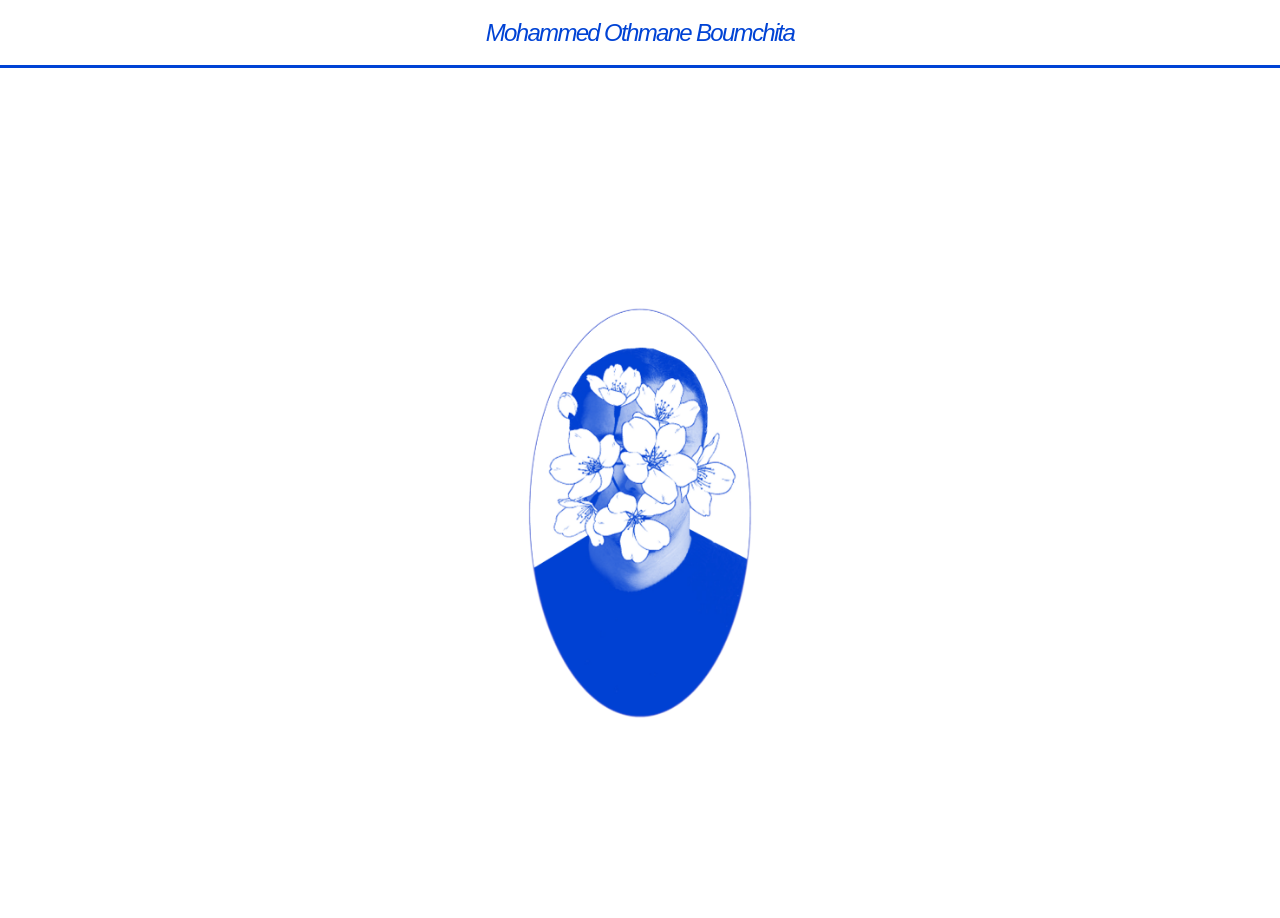
==== index.html @ cf999ef3 "Rename Home.html to index.html" ====
<!DOCTYPE html>
<html lang="en">
<head>
  <meta charset="UTF-8">
  <meta name="viewport" content="width=device-width, initial-scale=1.0">
  <link href="https://fonts.cdnfonts.com/css/general-sans" rel="stylesheet">
  <title>Portfolio</title>
  <link rel="stylesheet" href="style.css">
</head>
<body>

  <!-- Header -->
  <header class="header">
    <h1 class="name">Mohammed Othmane Boumchita</h1>
  </header>

  <div class="line"></div>

  <!-- Center Image -->
<div class="center">
  <a href="All_Works.html" class="image-link">
    <div class="oval">
      <img src="otm.png" alt="portrait">
    </div>
  </a>
</div>

</body>
</html>
---- style.css ----
* {
  margin: 0;
  padding: 0;
  box-sizing: border-box;
}

body {
  background: #ffffff;
  font-family: 'General Sans', sans-serif;
  overflow-x: hidden;
}

.header {
  width: 100%;
  display: flex;
  justify-content: center;
  padding-top: 20px;
  padding-bottom: 20px;
}

.name {
  color: #0043d5;
  font-weight: 500;
  font-style: italic;
  font-size: 24px;
  line-height: 25px;
  letter-spacing: -0.07em;
  margin: 0;
}

.line {
  position: relative;
  left: 50%;
  transform: translateX(-50%);
  width: 100vw;
  height: 2.5px;
  background: #0043d5;
}

/* Center section */
.center {
  height: calc(100vh - 80px);
  display: flex;
  justify-content: center;
  align-items: flex-start; /* start BELOW the line */
  padding-top: 40px;       /* space from line */
  
}

/* Smaller oval */
.oval {
  width: 495px;
  height: 810px;
  border-radius: 50%; /* THIS fixes both shape + click feel */
  overflow: hidden;
}

/* Image */
.oval img {
  width: 100%;
  height: 100%;
  object-fit: cover;
  display: block;
  transition: transform 0.3s ease;

}
/* Link wrapper (clickable area = oval) */
.image-link {
  display: inline-block;
  border-radius: 50%;
  overflow: hidden;
  text-decoration: none;
}

/* Hover animation (smaller, tighter) */
.image-link:hover .oval img {
  transform: scale(1.03);
}
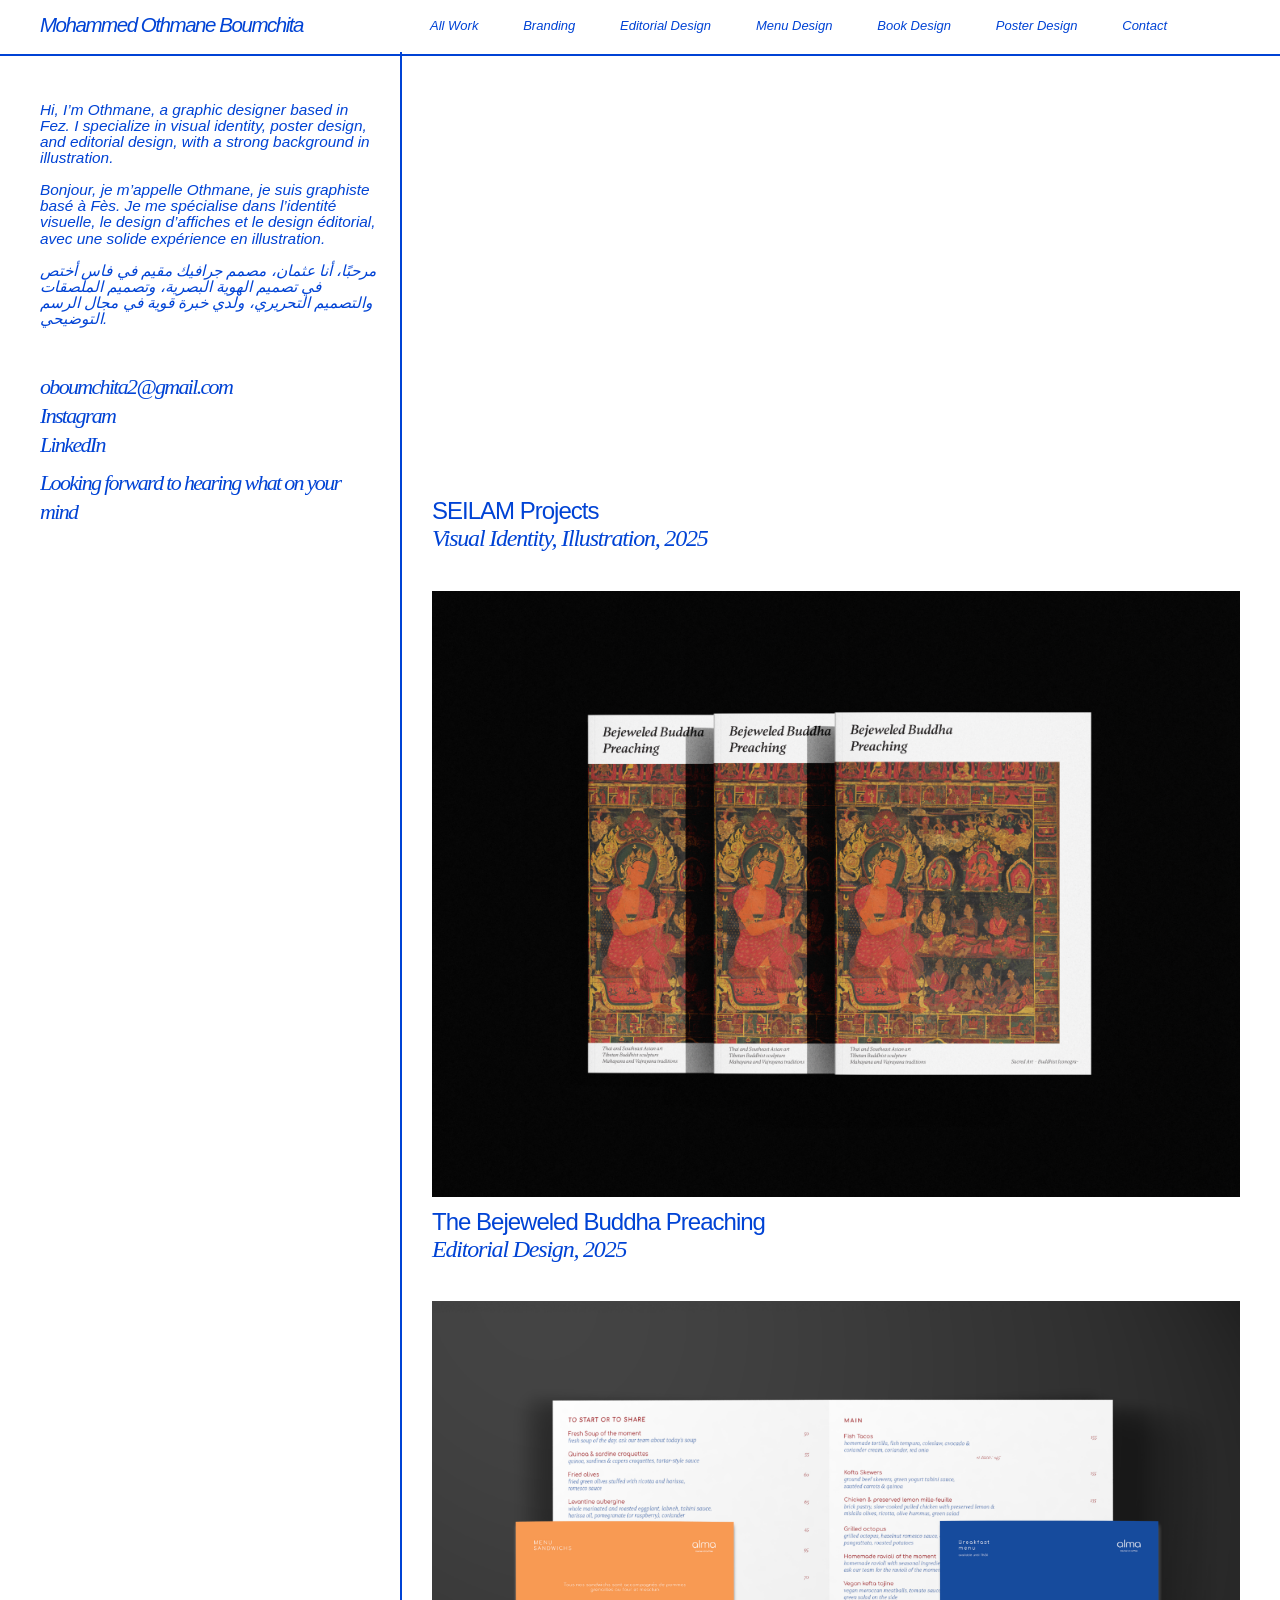
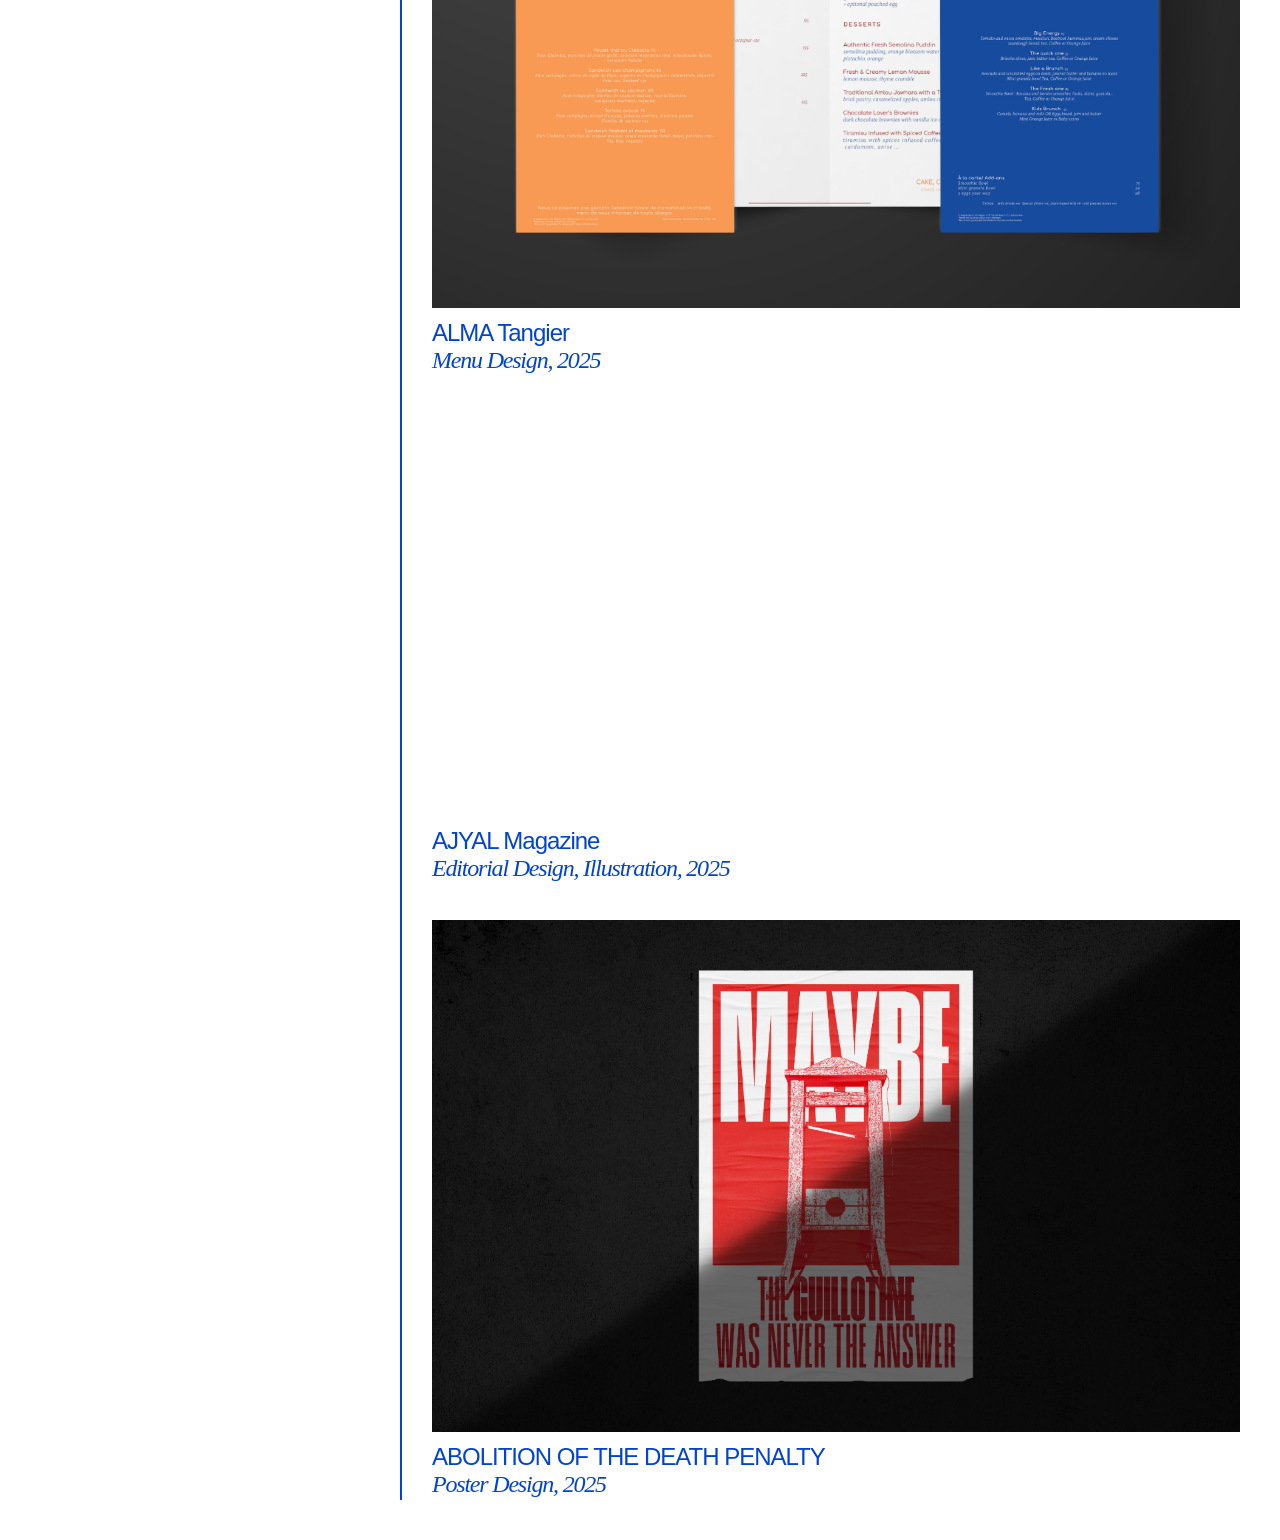
==== commit ba35b194: "Make All Work the homepage" ====
--- a/index.html
+++ b/index.html
@@ -3,27 +3,433 @@
 <head>
   <meta charset="UTF-8">
   <meta name="viewport" content="width=device-width, initial-scale=1.0">
+
+  <title>All Works</title>
+
   <link href="https://fonts.cdnfonts.com/css/general-sans" rel="stylesheet">
-  <title>Portfolio</title>
-  <link rel="stylesheet" href="style.css">
+  <link rel="stylesheet" href="pages_styles.css">
 </head>
-<body>
-
-  <!-- Header -->
-  <header class="header">
-    <h1 class="name">Mohammed Othmane Boumchita</h1>
+
+<body class="all-work-page">
+
+  <header class="topbar">
+    <div class="logo">Mohammed Othmane Boumchita</div>
+
+    <nav class="nav">
+      <a href="All_Works.html" class="active">All Work</a>
+      <a href="Branding.html">Branding</a>
+      <a href="illustration.html">Editorial Design</a>
+      <a href="menu-design.html">Menu Design</a>
+      <a href="book-design.html">Book Design</a>
+      <a href="poster-design.html">Poster Design</a>
+      <a href="Contact.html">Contact</a>
+    </nav>
   </header>
 
   <div class="line"></div>
 
-  <!-- Center Image -->
-<div class="center">
-  <a href="All_Works.html" class="image-link">
-    <div class="oval">
-      <img src="otm.png" alt="portrait">
+
+  <div class="container">
+
+
+    <!-- =================================
+         LEFT SIDE
+         ================================= -->
+
+    <div class="left">
+
+      <br>
+
+      <p>
+        Hi, I’m Othmane, a graphic designer based in Fez.
+        I specialize in visual identity, poster design,
+        and editorial design, with a strong background in illustration.
+      </p>
+
+      <br>
+
+      <p>
+        Bonjour, je m’appelle Othmane, je suis graphiste basé à Fès.
+        Je me spécialise dans l’identité visuelle, le design d’affiches
+        et le design éditorial, avec une solide expérience en illustration.
+      </p>
+
+      <br>
+
+      <p>
+        مرحبًا، أنا عثمان، مصمم جرافيك مقيم في فاس
+        أختص في تصميم الهوية البصرية، وتصميم الملصقات
+        والتصميم التحريري، ولدي خبرة قوية في مجال الرسم التوضيحي.
+      </p>
+
+      <br>
+
+
+      <div class="contact-left">
+
+        <a
+          class="email-link"
+          href="mailto:oboumchita2@gmail.com"
+        >
+          oboumchita2@gmail.com
+        </a>
+
+        <a
+          href="https://www.instagram.com/othmaneboumm/"
+          target="_blank"
+          rel="noopener noreferrer"
+        >
+          Instagram
+        </a>
+
+        <a
+          href="https://www.linkedin.com/in/mohammed-othmane-boumchita-2aa562241/"
+          target="_blank"
+          rel="noopener noreferrer"
+        >
+          LinkedIn
+        </a>
+
+        <p class="contact-message">
+          Looking forward to hearing what on your mind
+        </p>
+
+      </div>
+
     </div>
-  </a>
-</div>
+
+
+
+    <!-- =================================
+         RIGHT SIDE
+         ================================= -->
+
+    <div class="right">
+
+      <!-- =================================
+           2.  BRANDING
+           ================================= -->
+
+      <div class="work-item">
+
+        <a
+          href="Branding.html"
+          class="project-link"
+          aria-label="Open Editorial Design project"
+        >
+
+          <video
+            class="work-video"
+            muted
+            autoplay
+            loop
+            playsinline
+            preload="metadata"
+            poster="all-works/anim-ajyal-poster.jpg"
+          >
+
+            <source
+              src="all-works/seilam-project.webm"
+              type="video/webm"
+            >
+
+            <source
+              src="all-works/seilam-project.mp4"
+              type="video/mp4"
+            >
+
+          </video>
+
+        </a>
+
+
+        <div class="caption">
+          <p>SEILAM Projects</p>
+          <p>Visual Identity, Illustration, 2025</p>
+        </div>
+
+      </div>
+      <!-- =================================
+           1. Editorial Design
+           SLIDESHOW
+           ================================= -->
+
+      <div class="work-item">
+
+        <a
+          href="illustration.html"
+          class="project-link"
+          aria-label="Open Branding project"
+        >
+
+          <div class="image-slideshow">
+
+            <img
+              src="illustration/ED1.png"
+              class="slideshow-image active"
+              alt="Branding Project"
+            >
+
+            <img
+              src="illustration/ED2.png"
+              class="slideshow-image"
+              alt="Branding Project"
+            >
+
+            <img
+              src="illustration/ED3.png"
+              class="slideshow-image"
+              alt="Branding Project"
+            >
+
+            <img
+              src="illustration/ED4.png"
+              class="slideshow-image"
+              alt="Branding Project"
+            >
+
+          </div>
+
+        </a>
+
+
+        <div class="caption">
+          <p  class="caption">The Bejeweled Buddha Preaching</p>
+          <p>Editorial Design, 2025</p>
+        </div>
+
+      </div>
+
+
+      <!-- =================================
+           3. MENU DESIGN
+           SLIDESHOW
+           ================================= -->
+
+      <div class="work-item">
+
+        <a
+          href="menu-design.html"
+          class="project-link"
+          aria-label="Open Menu Design project"
+        >
+
+          <div class="image-slideshow">
+
+            <img
+              src="menu-design/m1.png"
+              class="slideshow-image active"
+              alt="Menu Design Project"
+            >
+
+            <img
+              src="menu-design/m2.png"
+              class="slideshow-image"
+              alt="Menu Design Project"
+            >
+
+            <img
+              src="menu-design/m3.png"
+              class="slideshow-image"
+              alt="Menu Design Project"
+            >
+
+            <img
+              src="menu-design/m4.png"
+              class="slideshow-image"
+              alt="Menu Design Project"
+            >
+
+          </div>
+
+        </a>
+
+
+        <div class="caption">
+          <p>ALMA Tangier</p>
+          <p>Menu Design, 2025</p>
+        </div>
+
+      </div>
+
+
+
+      <!-- =================================
+           4. BOOK DESIGN
+           VIDEO
+           ================================= -->
+
+
+      <div class="work-item">
+
+        <a
+          href="book-design.html"
+          class="project-link"
+          aria-label="Open Editorial Design project"
+        >
+
+          <video
+            class="work-video"
+            muted
+            autoplay
+            loop
+            playsinline
+            preload="metadata"
+            poster="all-works/anim-ajyal-poster.jpg"
+          >
+
+            <source
+              src="all-works/anim-ajyal.webm"
+              type="video/webm"
+            >
+
+            <source
+              src="all-works/anim-ajyal.mp4"
+              type="video/mp4"
+            >
+
+          </video>
+
+        </a>
+
+
+        <div class="caption">
+          <p>AJYAL Magazine</p>
+          <p>Editorial Design, Illustration, 2025</p>
+        </div>
+
+      </div>
+
+
+
+      <!-- =================================
+           5. POSTER DESIGN
+           SLIDESHOW
+           ================================= -->
+
+      <div class="work-item">
+
+        <a
+          href="poster-design.html"
+          class="project-link"
+          aria-label="Open Poster Design project"
+        >
+
+          <div class="image-slideshow">
+
+            <img
+              src="poster/p1.png"
+              class="slideshow-image active"
+              alt="Poster Design Project"
+            >
+
+            <img
+              src="poster/p3.png"
+              class="slideshow-image"
+              alt="Poster Design Project"
+            >
+
+            <img
+              src="poster/p4.png"
+              class="slideshow-image"
+              alt="Poster Design Project"
+            >
+
+          </div>
+
+        </a>
+
+
+        <div class="caption">
+          <p>ABOLITION OF THE DEATH PENALTY</p>
+          <p>Poster Design, 2025</p>
+        </div>
+
+      </div>
+
+
+    </div>
+
+  </div>
+
+
+
+  <script>
+
+    /* =================================
+       VIDEO PERFORMANCE
+       ================================= */
+
+    const videos = document.querySelectorAll(".work-video");
+
+    const observer = new IntersectionObserver((entries) => {
+
+      entries.forEach((entry) => {
+
+        const video = entry.target;
+
+        if (entry.isIntersecting) {
+
+          video.play().catch(() => {});
+
+        } else {
+
+          video.pause();
+
+        }
+
+      });
+
+    }, {
+      threshold: 0.25
+    });
+
+
+    videos.forEach((video) => {
+      observer.observe(video);
+    });
+
+
+
+    /* =================================
+       AUTOMATIC IMAGE SLIDESHOWS
+       ================================= */
+
+    const slideshows = document.querySelectorAll(".image-slideshow");
+
+    slideshows.forEach((slideshow, slideshowIndex) => {
+
+      const images = slideshow.querySelectorAll(".slideshow-image");
+
+      let currentImage = 0;
+
+
+      /*
+        Each slideshow starts at a slightly
+        different timing so they don't all
+        switch at the exact same moment.
+      */
+
+      const delay = 3500 + (slideshowIndex * 400);
+
+
+      setInterval(() => {
+
+        images[currentImage].classList.remove("active");
+
+        currentImage++;
+
+        if (currentImage >= images.length) {
+          currentImage = 0;
+        }
+
+        images[currentImage].classList.add("active");
+
+      }, delay);
+
+    });
+
+  </script>
 
 </body>
 </html>
--- a/pages_styles.css
+++ b/pages_styles.css
@@ -0,0 +1,761 @@
+* {
+  margin: 0;
+  padding: 0;
+  box-sizing: border-box;
+}
+
+body {
+  background: #ffffff;
+  font-family: 'General Sans', sans-serif;
+  color: #0043d5;
+  overflow-x: hidden;
+}
+
+/* =================================
+   TOP BAR - STAYS FIXED
+   ================================= */
+
+.topbar {
+  display: grid;
+  grid-template-columns: minmax(260px, 30%) minmax(0, 70%);
+  align-items: center;
+  padding: 15px 40px;
+
+  position: sticky;
+  top: 0;
+  z-index: 1000;
+  background: #ffffff;
+}
+
+/* Logo */
+.logo {
+  font-weight: 500;
+  font-style: italic;
+  font-size: clamp(20px, 1.6vw, 24px);
+  line-height: 1;
+  letter-spacing: -0.07em;
+  white-space: nowrap;
+}
+
+/* =================================
+   NAVIGATION
+   ================================= */
+
+.nav {
+  display: flex;
+  justify-content: flex-start;
+  gap: clamp(20px, 3.5vw, 75px);
+  padding-left: 30px;
+  flex-wrap: wrap;
+  align-items: center;
+}
+
+.nav a {
+  position: relative;
+  display: inline-block;
+  text-decoration: none;
+  color: #0043d5;
+  font-size: clamp(13px, 1vw, 16px);
+  font-weight: 500;
+  font-style: italic;
+  transition: opacity 0.2s ease;
+  white-space: nowrap;
+}
+
+.nav a:hover {
+  opacity: 0.65;
+}
+
+.nav a.active {
+  text-decoration: none;
+}
+
+/* Active navigation icon */
+.nav a.active::before {
+  content: "";
+  position: absolute;
+  bottom: 100%;
+  left: 50%;
+  transform: translateX(-50%);
+  margin-bottom: 2px;
+
+  width: 30px;
+  height: 30px;
+
+  background-image: url("assets/nav-icon.png");
+  background-repeat: no-repeat;
+  background-position: center;
+  background-size: contain;
+
+  pointer-events: none;
+}
+
+/* =================================
+   HORIZONTAL LINE
+   ================================= */
+
+.line {
+  width: 100%;
+  height: 2px;
+  background: #0043d5;
+
+  position: sticky;
+  top: 54px;
+  z-index: 999;
+}
+
+/* =================================
+   MAIN LAYOUT
+   ================================= */
+
+.container {
+  display: grid;
+  grid-template-columns: minmax(260px, 30%) minmax(0, 70%);
+  padding: 0 40px 40px 40px;
+  align-items: start;
+}
+
+/* =================================
+   LEFT COLUMN - STAYS STATIC
+   ================================= */
+
+.left {
+  padding: 0 20px 0 0;
+
+  font-size: clamp(14px, 1.2vw, 19px);
+  line-height: 1.05;
+  font-weight: 500;
+  font-style: italic;
+
+  min-width: 0;
+
+  position: sticky;
+  top: 85px;
+
+  max-height: calc(100vh - 85px);
+  overflow-y: auto;
+
+  scrollbar-width: none;
+  -ms-overflow-style: none;
+}
+
+.left::-webkit-scrollbar {
+  display: none;
+}
+
+/* =================================
+   PROJECT INFORMATION
+   ================================= */
+
+.project-info {
+  display: grid;
+  grid-template-columns: minmax(120px, 1fr) minmax(0, 1.35fr);
+  column-gap: 35px;
+  align-items: start;
+  margin-bottom: 55px;
+}
+
+/* LEFT LABELS */
+
+.info-labels {
+  display: flex;
+  flex-direction: column;
+}
+
+.info-labels p {
+  margin: 0;
+
+  font-family: 'General Sans', sans-serif;
+  font-style: italic;
+  font-weight: 500;
+
+  min-height: 30px;
+  line-height: 30px;
+}
+
+/* RIGHT VALUES */
+
+.info-values {
+  display: flex;
+  flex-direction: column;
+}
+
+.info-values p {
+  margin: 0;
+
+  font-family: 'Gambetta', serif;
+  font-style: italic;
+  font-weight: 300;
+
+  font-size: clamp(16px, 1.45vw, 23px);
+  line-height: 30px;
+
+  letter-spacing: -1.15px;
+  color: #0043D5;
+
+  min-height: 30px;
+}
+/* First line of captions on All Work page */
+.all-work-page .caption p:first-child {
+  font-family: 'General Sans', sans-serif;
+  font-style: normal;
+  font-weight: 500;
+  font-size: 24px;
+  line-height: 25px;
+  letter-spacing: -1px;
+  color: #0043D5;
+}
+/* =================================
+   DESCRIPTION
+   ================================= */
+
+.project-text {
+  display: flex;
+  flex-direction: column;
+  gap: 34px;
+}
+
+.project-text p {
+  margin: 0;
+}
+
+/* =================================
+   RIGHT COLUMN
+   ================================= */
+
+.right {
+  padding: 30px 0 0 30px;
+  border-left: 2px solid #0043d5;
+
+  display: grid;
+  grid-template-columns: 1fr;
+  gap: 36px;
+
+  min-width: 0;
+}
+
+.switch-btn {
+  margin-top: 34px;
+  padding: 12px 18px;
+  border: 2px solid #0043d5;
+  background: transparent;
+  color: #0043d5;
+  font-family: 'General Sans', sans-serif;
+  font-size: clamp(13px, 1vw, 16px);
+  font-weight: 500;
+  font-style: italic;
+  cursor: pointer;
+  transition: background 0.2s ease, color 0.2s ease;
+}
+
+.switch-btn:hover {
+  background: #0043d5;
+  color: #ffffff;
+}
+/* Images and videos */
+
+.right img,
+.right video {
+  width: 100%;
+  max-width: 100%;
+  display: block;
+  object-fit: cover;
+}
+
+.media-box {
+  width: 100%;
+}
+
+.work-item {
+  display: block;
+}
+
+/* =================================
+   CAPTIONS
+   ================================= */
+
+.caption {
+  margin-top: 12px;
+
+  font-size: clamp(24px, 1.4vw, 22px);
+  line-height: 1.3;
+
+  font-family: 'Gambetta', serif;
+  font-style: italic;
+  font-weight: 300;
+  letter-spacing: -1.2px;
+
+  color: #0043D5;
+  text-align: left;
+  opacity: 1;
+}
+
+/* =================================
+   SPACING FOR ONLY THE POSTER DESIGN
+   ================================= */
+
+.poster-page .right {
+  gap: 8px;
+}
+
+
+/* =================================
+   BRANDING SPECIAL NAMES
+   ================================= */
+
+.concept-name {
+  font-family: 'General Sans', sans-serif;
+  font-style: normal;
+  font-weight: bold;
+  font-size: 18px;
+  line-height: 30px;
+  letter-spacing: -1.2px;
+  color: #0043D5;
+  text-transform: uppercase;
+}
+
+/* =================================
+   CONTACT PAGE
+   ================================= */
+
+/* Left contact information */
+
+.contact-left {
+  padding-top: 30px;
+
+  display: flex;
+  flex-direction: column;
+  align-items: flex-start;
+  letter-spacing: -1.68px;
+  font-size: clamp(22px, 1.2vw, 19px);
+  line-height: 1.3;
+  font-family: 'Gambetta', serif;
+  font-weight: 500;
+}
+
+.contact-left a {
+  color: #0043d5;
+  text-decoration: none;
+}
+
+.contact-left a:hover {
+  opacity: 0.65;
+}
+
+.contact-message {
+  margin-top: 10px;
+}
+
+/* Contact right section */
+
+.contact-right {
+  min-height: calc(100vh - 70px);
+
+  padding: 30px 30px 60px 30px;
+
+  border-left: 2px solid #0043d5;
+}
+
+/* =================================
+   CONTACT SOCIAL ICONS
+   ================================= */
+
+.social-icons {
+  display: flex;
+  justify-content: center;
+  align-items: center;
+
+  gap: 45px;
+
+  margin-top: 5px;
+  margin-bottom: 70px;
+}
+
+.social-icons a {
+  display: flex;
+  align-items: center;
+  justify-content: center;
+
+  color: #0043d5;
+  text-decoration: none;
+
+  font-size: 27px;
+
+  transition:
+    opacity 0.2s ease,
+    transform 0.2s ease;
+}
+
+.social-icons a:hover {
+  opacity: 0.65;
+  transform: translateY(-2px);
+}
+
+/* =================================
+   CONTACT FORM
+   ================================= */
+
+.contact-form {
+  width: min(100%, 760px);
+  margin: 0 auto;
+}
+
+.form-group {
+  display: flex;
+  flex-direction: column;
+
+  margin-bottom: 18px;
+}
+
+.form-group label {
+  margin-bottom: 10px;
+
+  font-family: 'General Sans', sans-serif;
+  font-size: clamp(14px, 1.1vw, 18px);
+
+  font-weight: 600;
+  font-style: normal;
+
+  color: #0043d5;
+}
+
+/* Input fields */
+
+.form-group input,
+.form-group textarea {
+  width: 100%;
+
+  padding: 12px;
+
+  border: 1.5px solid #0043d5;
+  border-radius: 3px;
+
+  outline: none;
+
+  background: #ffffff;
+  color: #0043d5;
+
+  font-family: 'General Sans', sans-serif;
+
+  font-size: clamp(16px, 1.3vw, 21px);
+
+  resize: vertical;
+}
+
+/* Name box */
+
+.name-field {
+  height: 55px;
+}
+
+/* Email box */
+
+.form-group input {
+  height: 55px;
+}
+
+/* Message box */
+
+.message-field {
+  min-height: 165px;
+}
+
+/* Placeholder text */
+
+.form-group input::placeholder,
+.form-group textarea::placeholder {
+  color: #91afff;
+  opacity: 1;
+}
+
+.form-group input:focus,
+.form-group textarea:focus {
+  border-width: 2px;
+}
+
+/* =================================
+   CONTACT BUTTON
+   ================================= */
+
+.contact-form button {
+  min-width: 145px;
+
+  padding: 12px 25px;
+
+  border: 1.5px solid #0043d5;
+  border-radius: 6px;
+
+  background: #ffffff;
+  color: #0043d5;
+
+  font-family: 'General Sans', sans-serif;
+
+  font-size: 19px;
+  font-weight: 600;
+  font-style: italic;
+
+  cursor: pointer;
+
+  transition:
+    background 0.2s ease,
+    color 0.2s ease;
+}
+
+.contact-form button:hover {
+  background: #0043d5;
+  color: #ffffff;
+}
+
+/* =================================
+   SMALLER LAPTOPS / TABLETS
+   ================================= */
+
+@media (max-width: 1200px) {
+
+  .topbar {
+    grid-template-columns: 260px 1fr;
+    padding: 15px 24px;
+  }
+
+  .container {
+    grid-template-columns: 260px 1fr;
+    padding: 0 24px 24px 24px;
+  }
+
+  .nav {
+    gap: 24px;
+    padding-left: 24px;
+  }
+
+  .right {
+    padding-left: 24px;
+  }
+
+  .contact-right {
+    padding-left: 24px;
+    padding-right: 24px;
+  }
+
+  .project-info {
+    grid-template-columns: 90px 1fr;
+    column-gap: 18px;
+  }
+
+  .info-values p {
+    font-size: 17px;
+    letter-spacing: -0.7px;
+  }
+}
+
+/* =================================
+   TABLETS
+   ================================= */
+
+@media (max-width: 900px) {
+
+  .topbar {
+    grid-template-columns: 1fr;
+    gap: 14px;
+    padding: 15px 20px;
+  }
+
+  .nav {
+    padding-left: 0;
+    gap: 18px;
+  }
+
+  .line {
+    position: static;
+  }
+
+  .container {
+    grid-template-columns: 1fr;
+    padding: 0 20px 24px 20px;
+  }
+
+  .left {
+    position: static;
+    max-height: none;
+    overflow: visible;
+
+    padding: 24px 0;
+
+    border-bottom: 2px solid #0043d5;
+  }
+
+  .right {
+    padding: 24px 0 0 0;
+    border-left: none;
+  }
+
+  .contact-right {
+    padding: 30px 0;
+    border-left: none;
+  }
+
+  .project-info {
+    grid-template-columns: minmax(100px, 30%) 1fr;
+    column-gap: 25px;
+    margin-bottom: 38px;
+  }
+
+  .info-values p {
+    font-size: 18px;
+  }
+
+  .social-icons {
+    margin-bottom: 50px;
+  }
+}
+
+/* =================================
+   PHONES
+   ================================= */
+
+@media (max-width: 600px) {
+
+  .topbar {
+    padding: 14px 16px;
+  }
+
+  .container {
+    padding: 0 16px 20px 16px;
+  }
+
+  .nav {
+    gap: 10px;
+  }
+
+  .nav a {
+    font-size: 13px;
+  }
+.right {
+  gap: 14px;
+}
+  .left {
+    font-size: 14px;
+    line-height: 1.1;
+  }
+
+  .project-info {
+    grid-template-columns: 90px minmax(0, 1fr);
+    column-gap: 15px;
+  }
+
+  .info-labels p {
+    min-height: 25px;
+    line-height: 25px;
+  }
+
+  .info-values p {
+    font-size: 15px;
+    line-height: 25px;
+    min-height: 25px;
+    letter-spacing: -0.5px;
+  }
+
+  .caption {
+    font-size: 14px;
+  }
+
+  .all-work-page .caption p:first-child {
+    font-size: 14px;
+    line-height: 16px;
+  }
+
+  .social-icons {
+    gap: 30px;
+    margin-bottom: 40px;
+  }
+
+  .social-icons a {
+    font-size: 24px;
+  }
+
+  .name-field {
+    min-height: 120px;
+  }
+
+  .message-field {
+    min-height: 140px;
+  }
+
+  .contact-form button {
+    width: 100%;
+  }
+}
+
+/* =================================
+   ALL WORK PROJECT LINKS
+   ================================= */
+
+.project-link {
+  display: block;
+  width: 100%;
+
+  text-decoration: none;
+  color: inherit;
+
+  cursor: pointer;
+}
+
+
+/* Small visual feedback when hovering */
+
+.project-link video,
+.project-link .image-slideshow {
+  transition: opacity 0.25s ease;
+}
+
+.project-link:hover video,
+.project-link:hover .image-slideshow {
+  opacity: 0.88;
+}
+
+
+/* =================================
+   AUTOMATIC IMAGE SLIDESHOWS
+   ================================= */
+
+.image-slideshow {
+  position: relative;
+  width: 100%;
+  overflow: hidden;
+}
+
+
+/* Hidden images */
+
+.image-slideshow .slideshow-image {
+  width: 100%;
+  height: auto;
+
+  display: none;
+
+  object-fit: cover;
+}
+
+
+/* Visible image */
+
+.image-slideshow .slideshow-image.active {
+  display: block;
+
+  animation: imageFade 0.8s ease;
+}
+
+
+/* Fade transition 
+
+@keyframes imageFade {
+
+  from {
+    opacity: 0;
+  }
+
+  to {
+    opacity: 1;
+  }
+
+}
+  */
